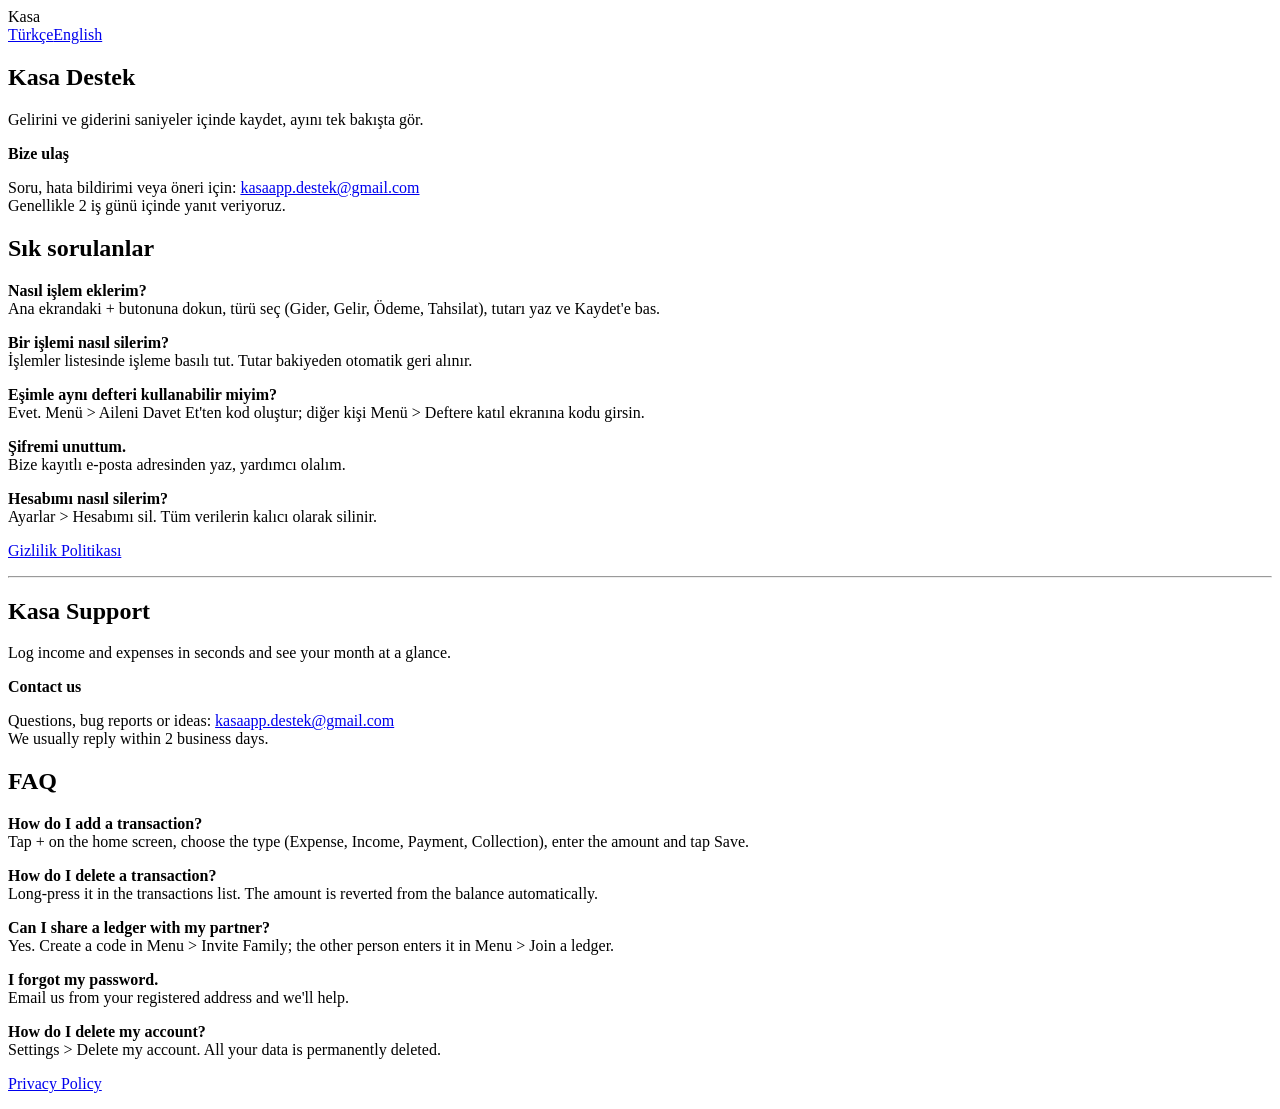
==== index.html @ 263905b3 "Add initial HTML structure for Kasa support page" ====
<!doctype html>
<html lang="tr">
<head>
<meta charset="utf-8">
<meta name="viewport" content="width=device-width, initial-scale=1">
<title>Kasa – Destek / Support</title>
<link rel="stylesheet" href="style.css">
</head>
<body>
<main>
<div class="logo"><span></span>Kasa</div>
<div class="lang"><a href="#tr">Türkçe</a><a href="#en">English</a></div>

<section id="tr">
<h1>Kasa Destek</h1>
<p>Gelirini ve giderini saniyeler içinde kaydet, ayını tek bakışta gör.</p>

<div class="card">
<strong>Bize ulaş</strong>
<p>Soru, hata bildirimi veya öneri için: <a href="mailto:kasaapp.destek@gmail.com">kasaapp.destek@gmail.com</a><br>Genellikle 2 iş günü içinde yanıt veriyoruz.</p>
</div>

<h2>Sık sorulanlar</h2>
<p><strong>Nasıl işlem eklerim?</strong><br>Ana ekrandaki + butonuna dokun, türü seç (Gider, Gelir, Ödeme, Tahsilat), tutarı yaz ve Kaydet'e bas.</p>
<p><strong>Bir işlemi nasıl silerim?</strong><br>İşlemler listesinde işleme basılı tut. Tutar bakiyeden otomatik geri alınır.</p>
<p><strong>Eşimle aynı defteri kullanabilir miyim?</strong><br>Evet. Menü &gt; Aileni Davet Et'ten kod oluştur; diğer kişi Menü &gt; Deftere katıl ekranına kodu girsin.</p>
<p><strong>Şifremi unuttum.</strong><br>Bize kayıtlı e-posta adresinden yaz, yardımcı olalım.</p>
<p><strong>Hesabımı nasıl silerim?</strong><br>Ayarlar &gt; Hesabımı sil. Tüm verilerin kalıcı olarak silinir.</p>

<p><a href="privacy.html">Gizlilik Politikası</a></p>
</section>

<hr>

<section id="en">
<h1>Kasa Support</h1>
<p>Log income and expenses in seconds and see your month at a glance.</p>

<div class="card">
<strong>Contact us</strong>
<p>Questions, bug reports or ideas: <a href="mailto:kasaapp.destek@gmail.com">kasaapp.destek@gmail.com</a><br>We usually reply within 2 business days.</p>
</div>

<h2>FAQ</h2>
<p><strong>How do I add a transaction?</strong><br>Tap + on the home screen, choose the type (Expense, Income, Payment, Collection), enter the amount and tap Save.</p>
<p><strong>How do I delete a transaction?</strong><br>Long-press it in the transactions list. The amount is reverted from the balance automatically.</p>
<p><strong>Can I share a ledger with my partner?</strong><br>Yes. Create a code in Menu &gt; Invite Family; the other person enters it in Menu &gt; Join a ledger.</p>
<p><strong>I forgot my password.</strong><br>Email us from your registered address and we'll help.</p>
<p><strong>How do I delete my account?</strong><br>Settings &gt; Delete my account. All your data is permanently deleted.</p>

<p><a href="privacy.html#en">Privacy Policy</a></p>
</section>
</main>
</body>
</html>
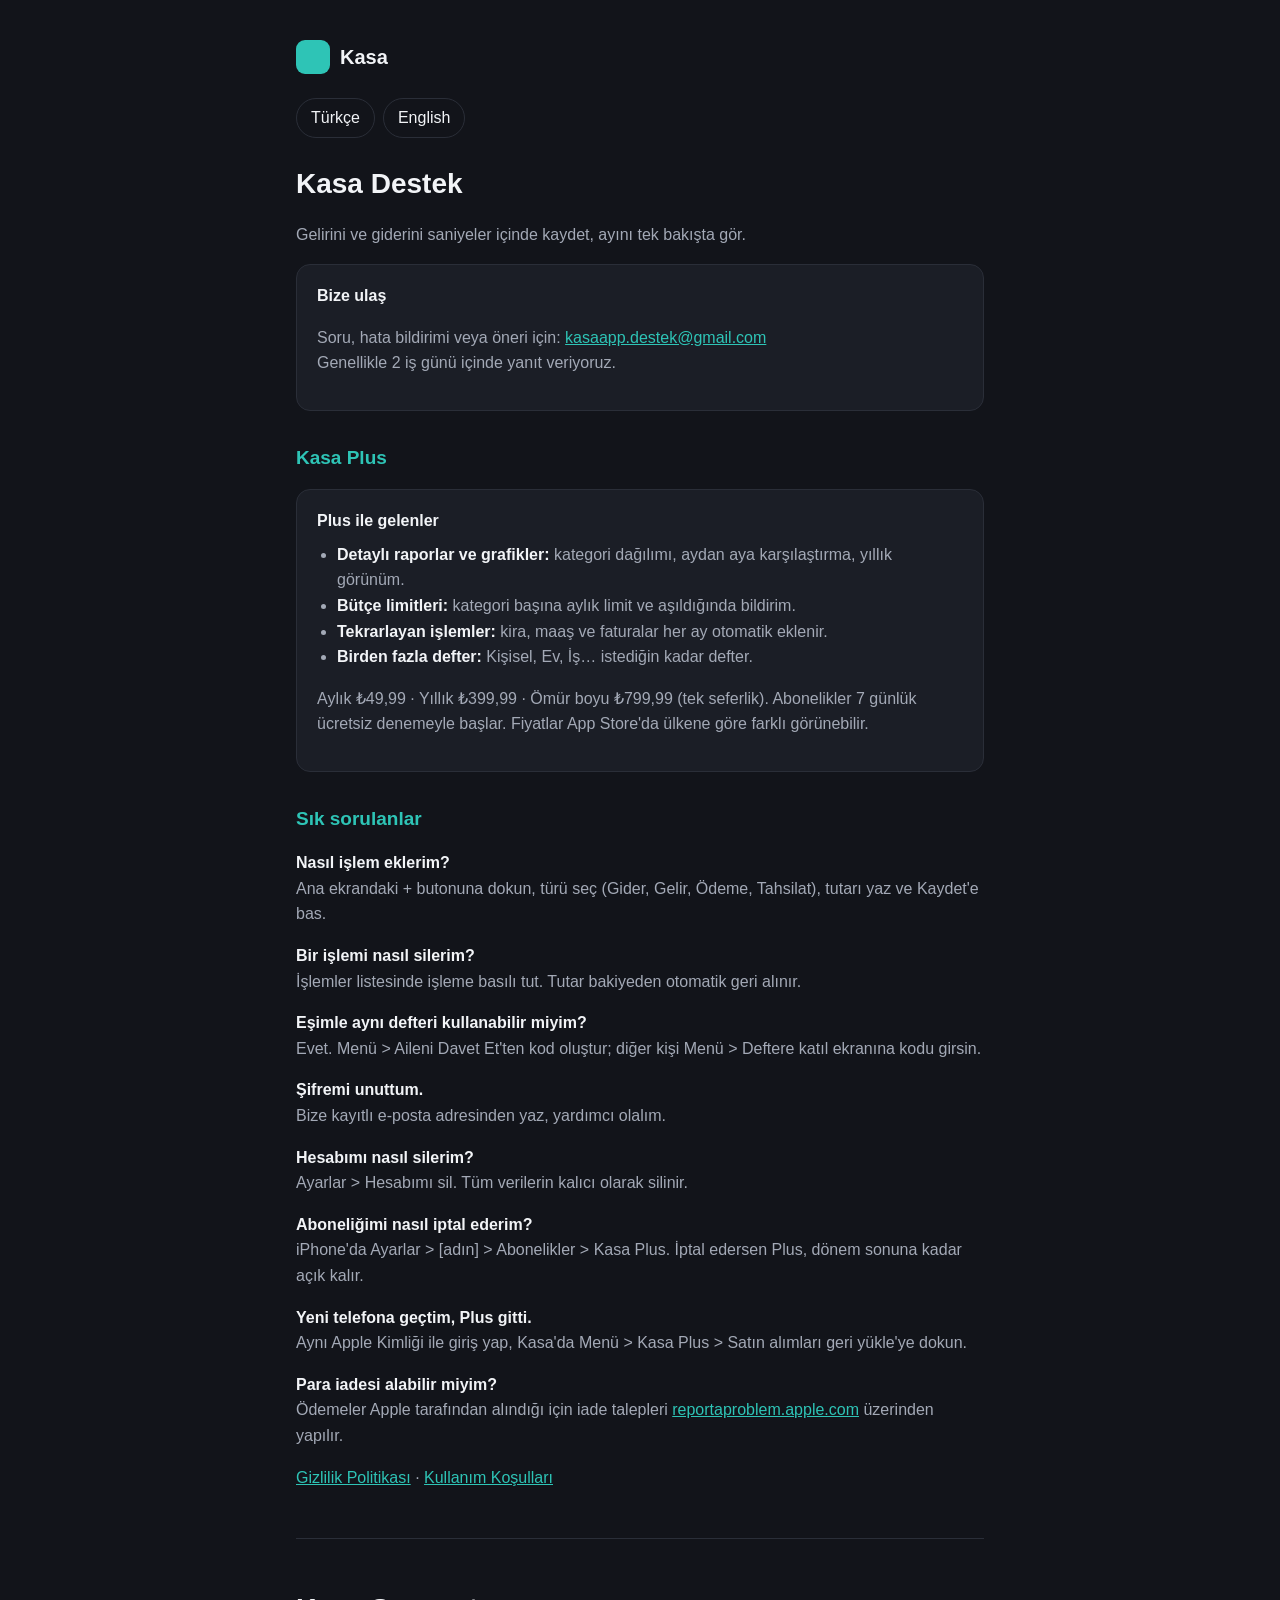
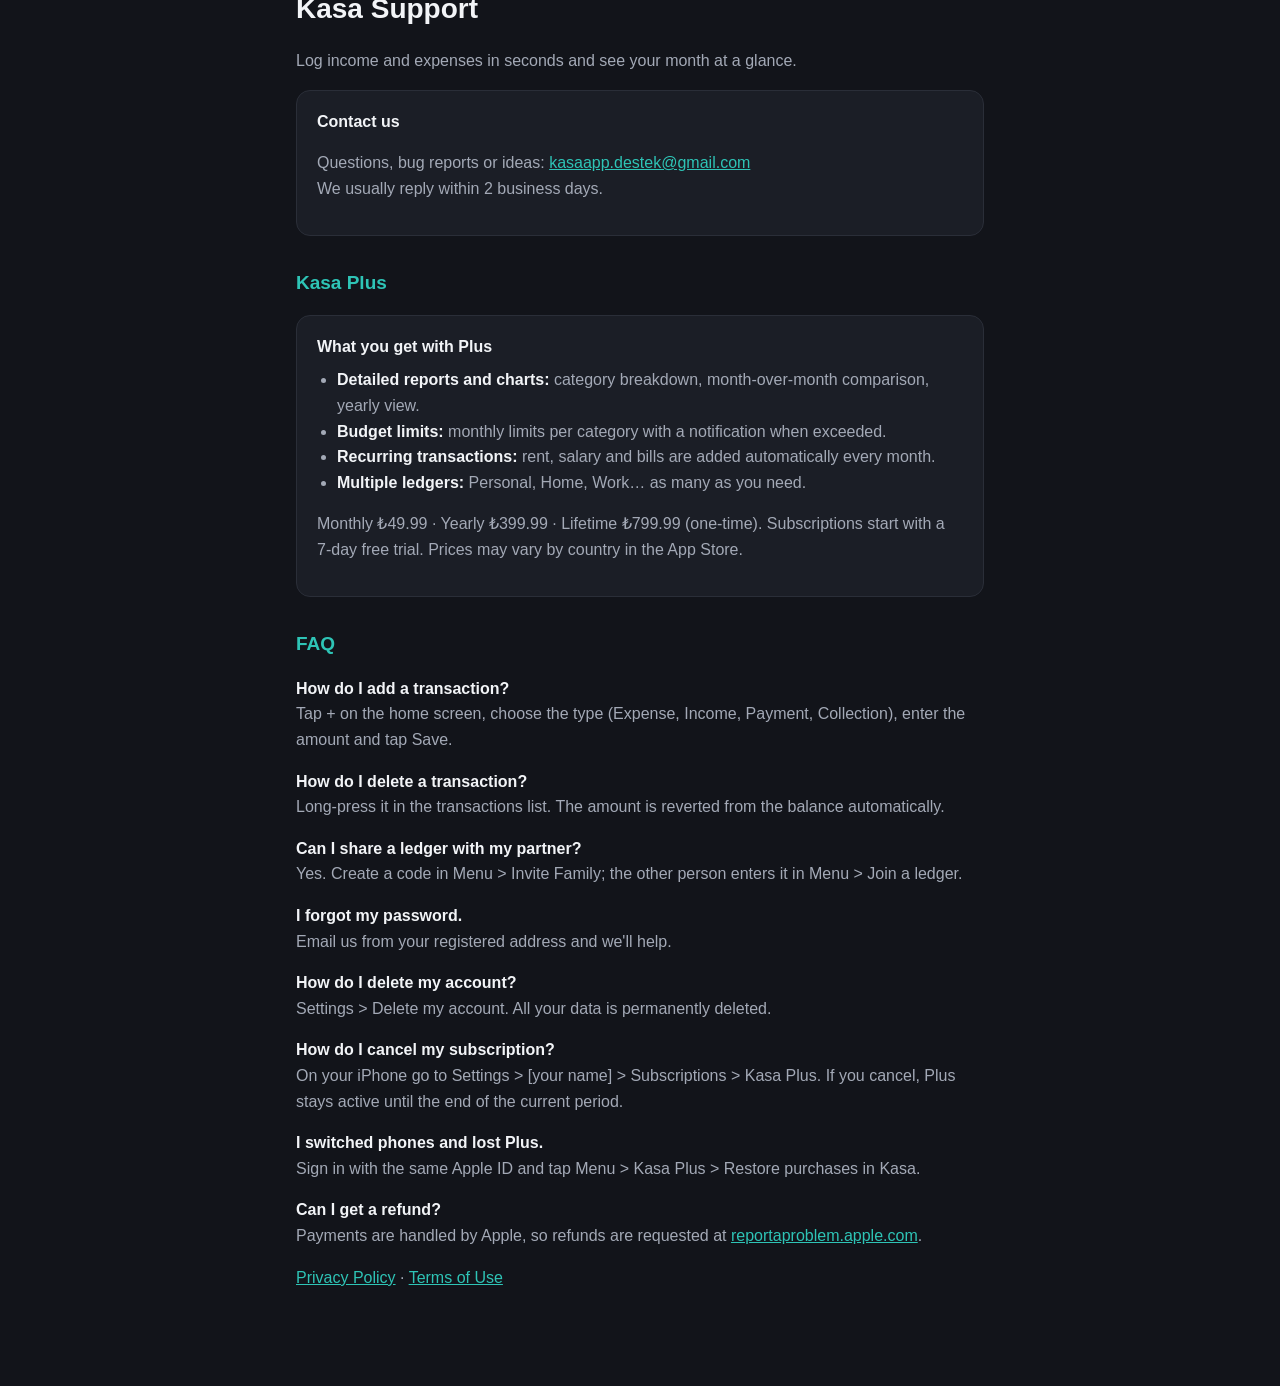
==== commit f4a23da4: "Add Kasa Plus info, subscription FAQ and terms of use page Co-Authored-By: Claude Opus 5.5 <noreply@" ====
--- a/index.html
+++ b/index.html
@@ -20,6 +20,18 @@
 <p>Soru, hata bildirimi veya öneri için: <a href="mailto:kasaapp.destek@gmail.com">kasaapp.destek@gmail.com</a><br>Genellikle 2 iş günü içinde yanıt veriyoruz.</p>
 </div>
 
+<h2>Kasa Plus</h2>
+<div class="card">
+<strong>Plus ile gelenler</strong>
+<ul>
+<li><strong>Detaylı raporlar ve grafikler:</strong> kategori dağılımı, aydan aya karşılaştırma, yıllık görünüm.</li>
+<li><strong>Bütçe limitleri:</strong> kategori başına aylık limit ve aşıldığında bildirim.</li>
+<li><strong>Tekrarlayan işlemler:</strong> kira, maaş ve faturalar her ay otomatik eklenir.</li>
+<li><strong>Birden fazla defter:</strong> Kişisel, Ev, İş… istediğin kadar defter.</li>
+</ul>
+<p>Aylık ₺49,99 · Yıllık ₺399,99 · Ömür boyu ₺799,99 (tek seferlik). Abonelikler 7 günlük ücretsiz denemeyle başlar. Fiyatlar App Store'da ülkene göre farklı görünebilir.</p>
+</div>
+
 <h2>Sık sorulanlar</h2>
 <p><strong>Nasıl işlem eklerim?</strong><br>Ana ekrandaki + butonuna dokun, türü seç (Gider, Gelir, Ödeme, Tahsilat), tutarı yaz ve Kaydet'e bas.</p>
 <p><strong>Bir işlemi nasıl silerim?</strong><br>İşlemler listesinde işleme basılı tut. Tutar bakiyeden otomatik geri alınır.</p>
@@ -27,7 +39,11 @@
 <p><strong>Şifremi unuttum.</strong><br>Bize kayıtlı e-posta adresinden yaz, yardımcı olalım.</p>
 <p><strong>Hesabımı nasıl silerim?</strong><br>Ayarlar &gt; Hesabımı sil. Tüm verilerin kalıcı olarak silinir.</p>
 
-<p><a href="privacy.html">Gizlilik Politikası</a></p>
+<p><strong>Aboneliğimi nasıl iptal ederim?</strong><br>iPhone'da Ayarlar &gt; [adın] &gt; Abonelikler &gt; Kasa Plus. İptal edersen Plus, dönem sonuna kadar açık kalır.</p>
+<p><strong>Yeni telefona geçtim, Plus gitti.</strong><br>Aynı Apple Kimliği ile giriş yap, Kasa'da Menü &gt; Kasa Plus &gt; Satın alımları geri yükle'ye dokun.</p>
+<p><strong>Para iadesi alabilir miyim?</strong><br>Ödemeler Apple tarafından alındığı için iade talepleri <a href="https://reportaproblem.apple.com">reportaproblem.apple.com</a> üzerinden yapılır.</p>
+
+<p><a href="privacy.html">Gizlilik Politikası</a> · <a href="terms.html">Kullanım Koşulları</a></p>
 </section>
 
 <hr>
@@ -41,6 +57,18 @@
 <p>Questions, bug reports or ideas: <a href="mailto:kasaapp.destek@gmail.com">kasaapp.destek@gmail.com</a><br>We usually reply within 2 business days.</p>
 </div>
 
+<h2>Kasa Plus</h2>
+<div class="card">
+<strong>What you get with Plus</strong>
+<ul>
+<li><strong>Detailed reports and charts:</strong> category breakdown, month-over-month comparison, yearly view.</li>
+<li><strong>Budget limits:</strong> monthly limits per category with a notification when exceeded.</li>
+<li><strong>Recurring transactions:</strong> rent, salary and bills are added automatically every month.</li>
+<li><strong>Multiple ledgers:</strong> Personal, Home, Work… as many as you need.</li>
+</ul>
+<p>Monthly ₺49.99 · Yearly ₺399.99 · Lifetime ₺799.99 (one-time). Subscriptions start with a 7-day free trial. Prices may vary by country in the App Store.</p>
+</div>
+
 <h2>FAQ</h2>
 <p><strong>How do I add a transaction?</strong><br>Tap + on the home screen, choose the type (Expense, Income, Payment, Collection), enter the amount and tap Save.</p>
 <p><strong>How do I delete a transaction?</strong><br>Long-press it in the transactions list. The amount is reverted from the balance automatically.</p>
@@ -48,7 +76,11 @@
 <p><strong>I forgot my password.</strong><br>Email us from your registered address and we'll help.</p>
 <p><strong>How do I delete my account?</strong><br>Settings &gt; Delete my account. All your data is permanently deleted.</p>
 
-<p><a href="privacy.html#en">Privacy Policy</a></p>
+<p><strong>How do I cancel my subscription?</strong><br>On your iPhone go to Settings &gt; [your name] &gt; Subscriptions &gt; Kasa Plus. If you cancel, Plus stays active until the end of the current period.</p>
+<p><strong>I switched phones and lost Plus.</strong><br>Sign in with the same Apple ID and tap Menu &gt; Kasa Plus &gt; Restore purchases in Kasa.</p>
+<p><strong>Can I get a refund?</strong><br>Payments are handled by Apple, so refunds are requested at <a href="https://reportaproblem.apple.com">reportaproblem.apple.com</a>.</p>
+
+<p><a href="privacy.html#en">Privacy Policy</a> · <a href="terms.html#en">Terms of Use</a></p>
 </section>
 </main>
 </body>
--- a/style.css
+++ b/style.css
@@ -0,0 +1,17 @@
+:root{--bg:#12141A;--surface:#1B1E26;--text:#F2F4F7;--muted:#A3A9B6;--brand:#2EC4B6;--line:#2A2E38}
+*{box-sizing:border-box}
+body{margin:0;background:var(--bg);color:var(--text);font:16px/1.6 -apple-system,BlinkMacSystemFont,"Segoe UI",Inter,Roboto,sans-serif}
+main{max-width:720px;margin:0 auto;padding:40px 16px 80px}
+h1{font-size:28px;margin:0 0 4px}
+h2{font-size:19px;margin:32px 0 8px;color:var(--brand)}
+p,li{color:var(--muted)}
+.card ul{margin:8px 0;padding-left:20px}
+strong{color:var(--text)}
+a{color:var(--brand)}
+.logo{display:inline-flex;align-items:center;gap:10px;font-weight:700;font-size:20px;margin-bottom:24px}
+.logo span{width:34px;height:34px;border-radius:9px;background:var(--brand);display:inline-block}
+.card{background:var(--surface);border:1px solid var(--line);border-radius:14px;padding:18px 20px;margin:16px 0}
+.lang{display:flex;gap:8px;margin:0 0 24px}
+.lang a{padding:6px 14px;border:1px solid var(--line);border-radius:999px;text-decoration:none;color:var(--text)}
+hr{border:0;border-top:1px solid var(--line);margin:48px 0}
+small{color:var(--muted)}
